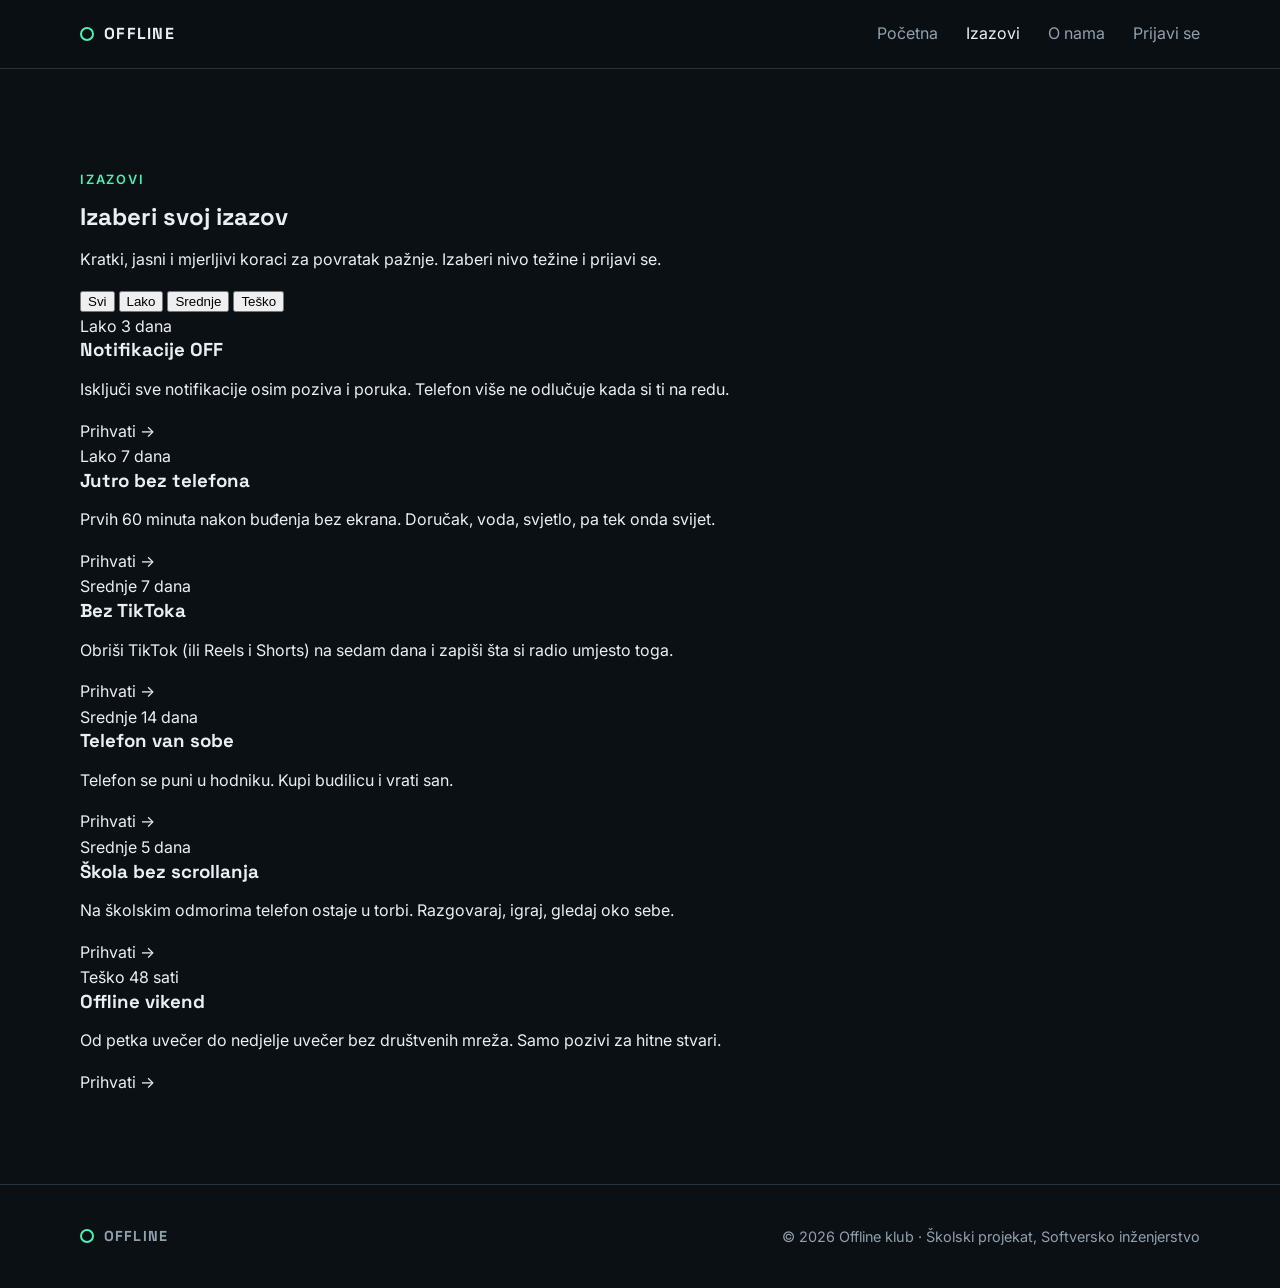
==== izazovi.html @ bf639a9e "Dodao izazovi.html s karticama šest izazova" ====
<!DOCTYPE html>
<html lang="bs">
<head>
  <meta charset="UTF-8">
  <meta name="viewport" content="width=device-width, initial-scale=1">
  <title>Offline · Izazovi</title>
  <meta name="description" content="Izaberi svoj digitalni detox izazov i vrati kontrolu nad vremenom.">
  <link rel="preconnect" href="https://fonts.googleapis.com">
  <link rel="preconnect" href="https://fonts.gstatic.com" crossorigin>
  <link href="https://fonts.googleapis.com/css2?family=Inter:wght@400;600&family=Space+Grotesk:wght@500;700&display=swap" rel="stylesheet">
  <link rel="stylesheet" href="css/base.css">
  <link rel="stylesheet" href="css/izazovi.css">
</head>
<body>
  <header class="nav">
    <div class="container nav-inner">
      <a href="index.html" class="logo"><span class="logo-dot"></span>OFFLINE</a>
      <button class="nav-toggle" aria-label="Otvori meni" aria-expanded="false">Meni</button>
      <ul class="nav-links">
        <li><a href="index.html">Početna</a></li>
        <li><a href="izazovi.html" class="active">Izazovi</a></li>
        <li><a href="o-nama.html">O nama</a></li>
        <li><a href="kontakt.html">Prijavi se</a></li>
      </ul>
    </div>
  </header>

  <main>
    <section class="challenges section">
      <div class="container">
        <div class="challenges-header">
          <p class="eyebrow">Izazovi</p>
          <h1>Izaberi svoj izazov</h1>
          <p class="challenges-desc">Kratki, jasni i mjerljivi koraci za povratak pažnje. Izaberi nivo težine i prijavi se.</p>
        </div>

        <div class="filter-bar">
          <button class="filter active" data-filter="svi" aria-pressed="true">Svi</button>
          <button class="filter" data-filter="lako" aria-pressed="false">Lako</button>
          <button class="filter" data-filter="srednje" aria-pressed="false">Srednje</button>
          <button class="filter" data-filter="tesko" aria-pressed="false">Teško</button>
        </div>

        <div class="challenges-grid">
          <article class="card" data-tezina="lako" data-slug="notifikacije-off">
            <div class="card-top">
              <span class="badge badge-lako">Lako</span>
              <span class="card-duration">3 dana</span>
            </div>
            <h3 class="card-title">Notifikacije OFF</h3>
            <p class="card-desc">Isključi sve notifikacije osim poziva i poruka. Telefon više ne odlučuje kada si ti na redu.</p>
            <a href="kontakt.html?izazov=notifikacije-off" class="card-link">Prihvati →</a>
          </article>

          <article class="card" data-tezina="lako" data-slug="jutro-bez-telefona">
            <div class="card-top">
              <span class="badge badge-lako">Lako</span>
              <span class="card-duration">7 dana</span>
            </div>
            <h3 class="card-title">Jutro bez telefona</h3>
            <p class="card-desc">Prvih 60 minuta nakon buđenja bez ekrana. Doručak, voda, svjetlo, pa tek onda svijet.</p>
            <a href="kontakt.html?izazov=jutro-bez-telefona" class="card-link">Prihvati →</a>
          </article>

          <article class="card" data-tezina="srednje" data-slug="bez-tiktoka">
            <div class="card-top">
              <span class="badge badge-srednje">Srednje</span>
              <span class="card-duration">7 dana</span>
            </div>
            <h3 class="card-title">Bez TikToka</h3>
            <p class="card-desc">Obriši TikTok (ili Reels i Shorts) na sedam dana i zapiši šta si radio umjesto toga.</p>
            <a href="kontakt.html?izazov=bez-tiktoka" class="card-link">Prihvati →</a>
          </article>

          <article class="card" data-tezina="srednje" data-slug="telefon-van-sobe">
            <div class="card-top">
              <span class="badge badge-srednje">Srednje</span>
              <span class="card-duration">14 dana</span>
            </div>
            <h3 class="card-title">Telefon van sobe</h3>
            <p class="card-desc">Telefon se puni u hodniku. Kupi budilicu i vrati san.</p>
            <a href="kontakt.html?izazov=telefon-van-sobe" class="card-link">Prihvati →</a>
          </article>

          <article class="card" data-tezina="srednje" data-slug="skola-bez-scrollanja">
            <div class="card-top">
              <span class="badge badge-srednje">Srednje</span>
              <span class="card-duration">5 dana</span>
            </div>
            <h3 class="card-title">Škola bez scrollanja</h3>
            <p class="card-desc">Na školskim odmorima telefon ostaje u torbi. Razgovaraj, igraj, gledaj oko sebe.</p>
            <a href="kontakt.html?izazov=skola-bez-scrollanja" class="card-link">Prihvati →</a>
          </article>

          <article class="card" data-tezina="tesko" data-slug="offline-vikend">
            <div class="card-top">
              <span class="badge badge-tesko">Teško</span>
              <span class="card-duration">48 sati</span>
            </div>
            <h3 class="card-title">Offline vikend</h3>
            <p class="card-desc">Od petka uvečer do nedjelje uvečer bez društvenih mreža. Samo pozivi za hitne stvari.</p>
            <a href="kontakt.html?izazov=offline-vikend" class="card-link">Prihvati →</a>
          </article>
        </div>
      </div>
    </section>
  </main>

  <footer class="footer">
    <div class="container footer-inner">
      <a href="index.html" class="logo"><span class="logo-dot"></span>OFFLINE</a>
      <p>© 2026 Offline klub · Školski projekat, Softversko inženjerstvo</p>
    </div>
  </footer>

  <script src="js/nav.js"></script>
</body>
</html>
---- css/base.css ----
:root {
  --bg: #0B1014;
  --surface: #141C23;
  --surface-2: #1B252E;
  --line: #263340;
  --text: #E9F0F4;
  --muted: #8FA1AD;
  --accent: #4DF0B4;
  --accent-ink: #04261A;
  --warm: #FFB366;
  --danger: #FF6B6B;
  --radius: 16px;
  --maxw: 1120px;
  --font-head: 'Space Grotesk', system-ui, sans-serif;
  --font-body: 'Inter', system-ui, sans-serif;
}

*, *::before, *::after { box-sizing: border-box; }
html { scroll-behavior: smooth; }
body {
  margin: 0;
  background: var(--bg);
  color: var(--text);
  font-family: var(--font-body);
  line-height: 1.6;
}
img { max-width: 100%; display: block; }
a { color: inherit; text-decoration: none; }
h1, h2, h3 { font-family: var(--font-head); line-height: 1.15; margin: 0 0 .5em; }
.container { width: min(var(--maxw), 92%); margin-inline: auto; }
.section { padding: 88px 0; }
.accent { color: var(--accent); }
.eyebrow {
  color: var(--accent);
  font-size: .8rem;
  letter-spacing: .14em;
  text-transform: uppercase;
  font-weight: 600;
}

/* dugmad */
.btn {
  display: inline-block;
  padding: 14px 26px;
  border-radius: 999px;
  font: inherit;
  font-weight: 600;
  border: 1.5px solid transparent;
  cursor: pointer;
  transition: transform .15s, background .15s, border-color .15s;
}
.btn:hover { transform: translateY(-2px); }
.btn-primary { background: var(--accent); color: var(--accent-ink); }
.btn-ghost { border-color: var(--line); color: var(--text); }
.btn-ghost:hover { border-color: var(--accent); }

/* navigacija */
.nav {
  position: sticky;
  top: 0;
  z-index: 50;
  background: rgba(11, 16, 20, .85);
  backdrop-filter: blur(10px);
  border-bottom: 1px solid var(--line);
}
.nav-inner { display: flex; align-items: center; justify-content: space-between; height: 68px; }
.logo { font-family: var(--font-head); font-weight: 700; letter-spacing: .08em; display: flex; align-items: center; gap: 10px; }
.logo-dot { width: 14px; height: 14px; border-radius: 50%; border: 2.5px solid var(--accent); }
.nav-links { display: flex; gap: 28px; list-style: none; margin: 0; padding: 0; }
.nav-links a { color: var(--muted); transition: color .15s; }
.nav-links a:hover, .nav-links a.active { color: var(--text); }
.nav-toggle {
  display: none;
  background: none;
  border: 1px solid var(--line);
  color: var(--text);
  border-radius: 10px;
  padding: 8px 14px;
  font: inherit;
  cursor: pointer;
}

/* footer */
.footer { border-top: 1px solid var(--line); padding: 40px 0; color: var(--muted); font-size: .9rem; }
.footer-inner { display: flex; justify-content: space-between; align-items: center; gap: 20px; flex-wrap: wrap; }
.footer-inner p { margin: 0; }

@media (max-width: 760px) {
  .section { padding: 60px 0; }
  .nav-toggle { display: block; }
  .nav-links {
    position: absolute;
    top: 68px;
    left: 0;
    right: 0;
    flex-direction: column;
    gap: 0;
    background: var(--surface);
    border-bottom: 1px solid var(--line);
    display: none;
  }
  .nav-links.open { display: flex; }
  .nav-links a { display: block; padding: 16px 4%; }
}
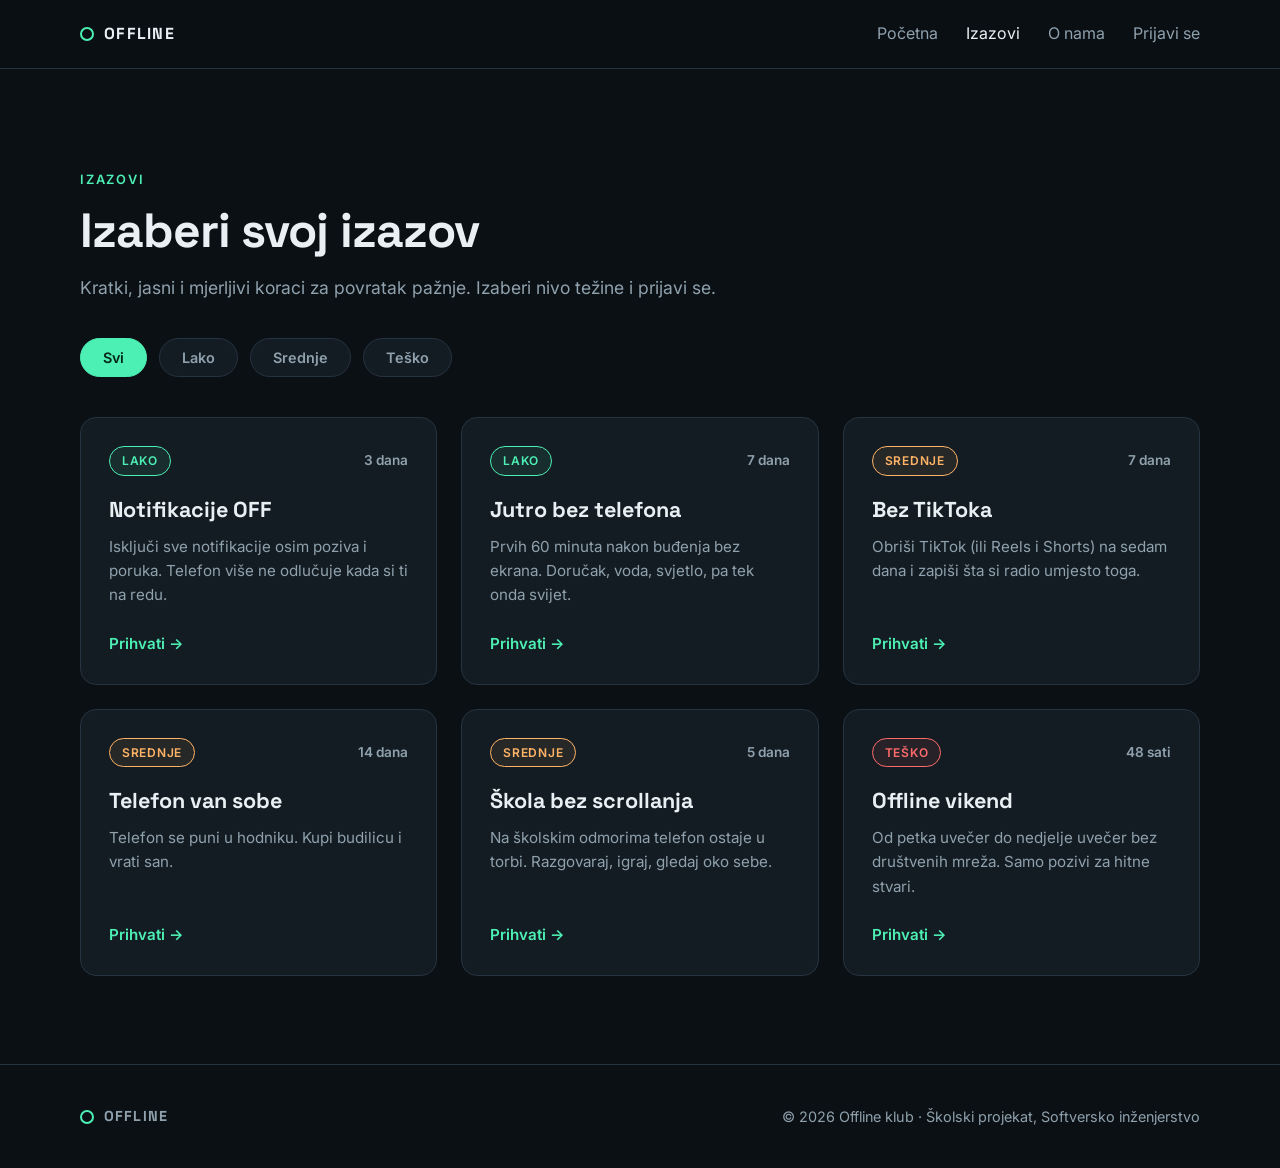
==== commit 1aa81fb9: "Dodao filtriranje izazova po težini u JavaScriptu" ====
--- a/izazovi.html
+++ b/izazovi.html
@@ -114,5 +114,6 @@
   </footer>
 
   <script src="js/nav.js"></script>
+  <script src="js/izazovi.js"></script>
 </body>
 </html>
--- a/css/izazovi.css
+++ b/css/izazovi.css
@@ -0,0 +1,175 @@
+/* Header sekcija izazova */
+.challenges-header {
+  margin-bottom: 36px;
+  max-width: 640px;
+}
+
+.challenges-header h1 {
+  font-size: clamp(2.2rem, 4vw, 3rem);
+  margin: 10px 0 16px;
+  letter-spacing: -0.02em;
+}
+
+.challenges-desc {
+  color: var(--muted);
+  font-size: 1.1rem;
+  line-height: 1.6;
+  margin: 0;
+}
+
+/* Filter traka */
+.filter-bar {
+  display: flex;
+  gap: 12px;
+  flex-wrap: wrap;
+  margin-bottom: 40px;
+}
+
+.filter {
+  background: var(--surface);
+  border: 1.5px solid var(--line);
+  color: var(--muted);
+  border-radius: 999px;
+  padding: 10px 22px;
+  font-family: var(--font-body);
+  font-size: 0.9rem;
+  font-weight: 600;
+  cursor: pointer;
+  transition: all .15s ease;
+}
+
+.filter:hover {
+  border-color: var(--accent);
+  color: var(--text);
+}
+
+.filter.active {
+  background: var(--accent);
+  color: var(--accent-ink);
+  border-color: var(--accent);
+}
+
+/* Mreža kartica */
+.challenges-grid {
+  display: grid;
+  grid-template-columns: repeat(3, 1fr);
+  gap: 24px;
+}
+
+/* Pojedinačna kartica */
+.card {
+  background: var(--surface);
+  border: 1px solid var(--line);
+  border-radius: var(--radius);
+  padding: 28px;
+  display: flex;
+  flex-direction: column;
+  transition: transform .2s ease, border-color .2s ease, box-shadow .2s ease;
+}
+
+.card:hover {
+  transform: translateY(-4px);
+  border-color: rgba(77, 240, 180, 0.4);
+  box-shadow: 0 12px 30px rgba(0, 0, 0, 0.4);
+}
+
+.card-top {
+  display: flex;
+  justify-content: space-between;
+  align-items: center;
+  margin-bottom: 20px;
+}
+
+/* Badge težine (outline pill po mockupu) */
+.badge {
+  display: inline-block;
+  padding: 4px 12px;
+  border-radius: 999px;
+  font-size: 0.75rem;
+  font-weight: 600;
+  text-transform: uppercase;
+  letter-spacing: 0.06em;
+  border: 1.5px solid currentColor;
+}
+
+.badge-lako {
+  color: var(--accent);
+  background: rgba(77, 240, 180, 0.08);
+}
+
+.badge-srednje {
+  color: var(--warm);
+  background: rgba(255, 179, 102, 0.08);
+}
+
+.badge-tesko {
+  color: var(--danger);
+  background: rgba(255, 107, 107, 0.08);
+}
+
+.card-duration {
+  color: var(--muted);
+  font-size: 0.85rem;
+  font-weight: 600;
+}
+
+.card-title {
+  font-size: 1.35rem;
+  margin: 0 0 12px;
+  color: var(--text);
+  line-height: 1.25;
+}
+
+.card-desc {
+  color: var(--muted);
+  font-size: 0.95rem;
+  line-height: 1.6;
+  margin: 0 0 24px;
+  flex-grow: 1;
+}
+
+.card-link {
+  color: var(--accent);
+  font-weight: 600;
+  font-size: 0.95rem;
+  display: inline-flex;
+  align-items: center;
+  gap: 6px;
+  transition: gap .15s ease;
+}
+
+.card-link:hover {
+  gap: 10px;
+}
+
+/* Skrivanje kartica pri filtriranju */
+.card[hidden] {
+  display: none !important;
+}
+
+@media (max-width: 960px) {
+  .challenges-grid {
+    grid-template-columns: repeat(2, 1fr);
+  }
+}
+
+@media (max-width: 760px) {
+  .challenges-grid {
+    grid-template-columns: 1fr;
+    gap: 20px;
+  }
+
+  .filter-bar {
+    margin-bottom: 28px;
+    gap: 8px;
+  }
+
+  .filter {
+    padding: 8px 16px;
+    font-size: 0.85rem;
+  }
+
+  .card {
+    padding: 22px;
+  }
+}
